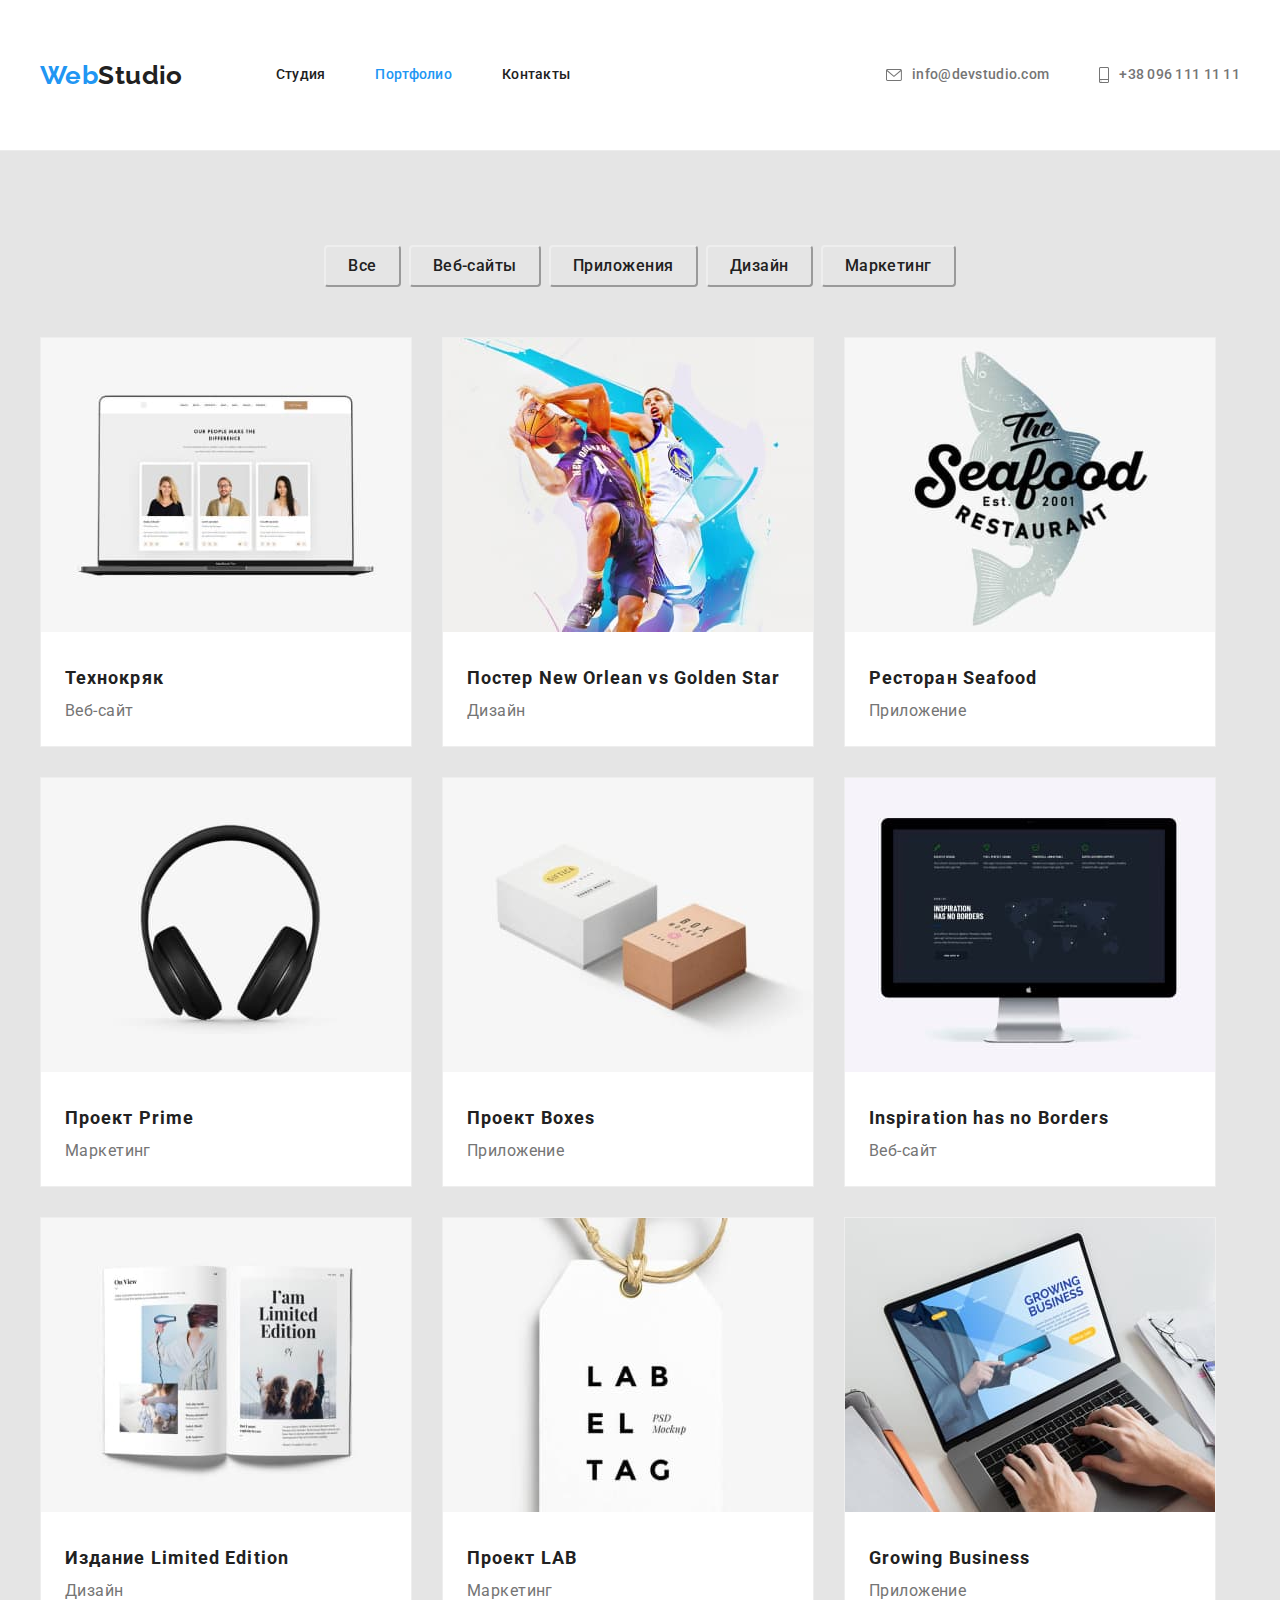
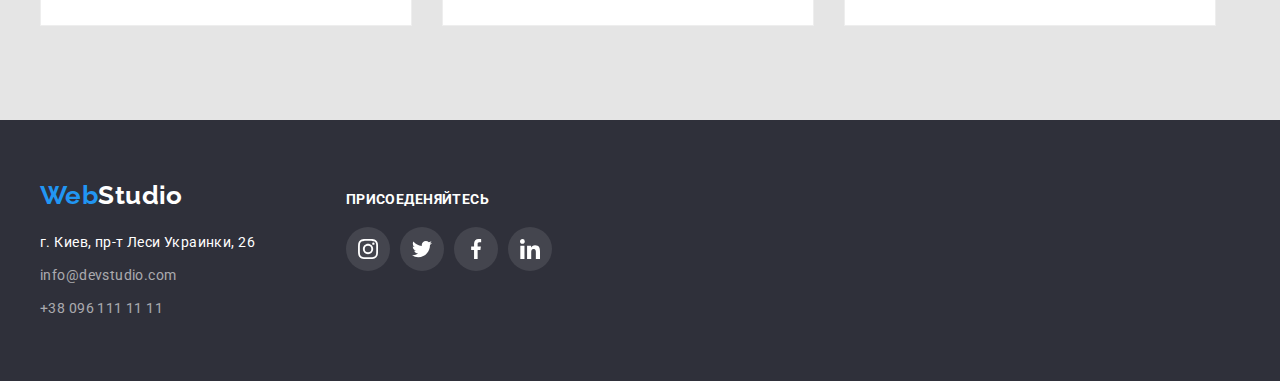
==== portfolio.html @ b00f6102 "виконане ДЗ4" ====
<!DOCTYPE html>
<html lang="ru">
<head>
    <meta charset="UTF-8">
    <meta http-equiv="X-UA-Compatible" content="IE=edge">
    <meta name="viewport" content="width=device-width, initial-scale=1.0">
    <title>Портфолио</title>
    <link rel="preconnect" href="https://fonts.googleapis.com">
    <link rel="preconnect" href="https://fonts.gstatic.com" crossorigin>
    <link href="https://fonts.googleapis.com/css2?family=Raleway:wght@700&family=Roboto:wght@400;500;700;900&display=swap"
        rel="stylesheet">
    <link rel="stylesheet" href="https://cdnjs.cloudflare.com/ajax/libs/modern-normalize/1.1.0/modern-normalize.min.css">
    <link rel="stylesheet" href="./css/styles.css">

</head>
<body>


    <header class="header">
        <div class="container header-container">
            <nav class="site-nav-box">
                <a href="./index.html" class="link logo"><span class="logo-color">Web</span>Studio</a>
                <ul class="site-nav list">
                    <li class="site-nav-item"><a href="./index.html" class="site-nav-link link">Студия</a></li>
                    <li class="site-nav-item"><a href="./portfolio.html" class="site-nav-link link curent">Портфолио</a></li>
                    <li class="site-nav-item"><a href="#" class="site-nav-link link">Контакты</a></li>
                </ul>
            </nav>
        <ul class="contacts list">
            <li class="contacts-item"><a href="mailto:info@devstudio.com" class="link contacts-link">
                    <svg class="contact-icon" width=16 heigth=12>
                        <use href="./images/symbol-defs.svg#mail"></use>
                    </svg>
                    info@devstudio.com</a></li>
            <li class="contacts-item"><a href="tel:+380961111111" class="link contacts-link">
                    <svg class="contact-icon" width=10 heigth=16>
                        <use href="./images/symbol-defs.svg#phone"></use>
                    </svg>
                    +38 096 111 11 11</a></li>
        </ul>
        </div>
    
    </header>

    <main>
        <!-- <h1>Портфолио</h1> -->
        <section class="portfolio-section section">
            <div class="container portfolio-container">
            <ul class="portfolio_btn-list list">
                <li class="portfolio_btn-item"><button type="button" class="portfolio-button button">Все</button></li>
                <li class="portfolio_btn-item"><button type="button" class="portfolio-button button">Веб-сайты</button></li>
                <li class="portfolio_btn-item"><button type="button" class="portfolio-button button">Приложения</button></li>
                <li class="portfolio_btn-item"><button type="button" class="portfolio-button button">Дизайн</button></li>
                <li class="portfolio_btn-item"><button type="button" class="portfolio-button button">Маркетинг</button></li>
            </ul>
            <ul class="portfolio-list list">
                <li class="portfolio-item">
                    <a href="#" class="link">
                        <img src="./images/portfolio/technocrack.jpg" width="370" height="294" alt="Изображение сайта Технокряк">
                        <h2 class="portfolio-title title">Технокряк</h2>
                        <p class="portfolio-description">Веб-сайт</p>
                    </a>
                </li>
                <li class="portfolio-item">
                    <a href="#" class="link">
                        <img src="./images/portfolio/new_orlean.jpg" width="370" height="294"
                            alt="Изображение постера New Orlean vs Golden Star">
                        <h2 class="portfolio-title title">Постер New Orlean vs Golden Star</h2>
                        <p class="portfolio-description">Дизайн</p>
                    </a>
                </li>
                <li class="portfolio-item">
                    <a href="#" class="link">
                        <img src="./images/portfolio/seafood.jpg" width="370" height="294"
                            alt="Изображение логотипа ресторана Seafood">
                        <h2 class="portfolio-title title">Ресторан Seafood</h2>
                        <p class="portfolio-description">Приложение</p>
                    </a>
                </li>
                <li class="portfolio-item">
                    <a href="#" class="link">
                        <img src="./images/portfolio/prime.jpg" width="370" height="294" alt="Изображение наушников Prime">
                        <h2 class="portfolio-title title">Проект Prime</h2>
                        <p class="portfolio-description">Маркетинг</p>
                    </a>
                </li>
                <li class="portfolio-item">
                    <a href="#" class="link">
                        <img src="./images/portfolio/boxes.jpg" width="370" height="294" alt="Изображение коробочек Boxes">
                        <h2 class="portfolio-title title">Проект Boxes</h2>
                        <p class="portfolio-description">Приложение</p>
                    </a>
                </li>
                <li class="portfolio-item">
                    <a href="#" class="link">
                        <img src="./images/portfolio/inspiratoin.jpg" width="370" height="294"
                            alt="Изображение сайта Inspiration has no Borders">
                        <h2 class="portfolio-title title">Inspiration has no Borders</h2>
                        <p class="portfolio-description">Веб-сайт</p>
                    </a>
                </li>
                <li class="portfolio-item">
                    <a href="#" class="link">
                        <img src="./images/portfolio/limited_edition.jpg" width="370" height="294"
                            alt="Изображение журнала издания Limited Edition">
                        <h2 class="portfolio-title title">Издание Limited Edition</h2>
                        <p class="portfolio-description">Дизайн</p>
                    </a>
                </li>
                <li class="portfolio-item">
                    <a href="#" class="link">
                        <img src="./images/portfolio/lab.jpg" width="370" height="294" alt="Изображение этикетки LAB">
                        <h2 class="portfolio-title title">Проект LAB</h2>
                        <p class="portfolio-description">Маркетинг</p>
                    </a>
                </li>
                <li class="portfolio-item">
                    <a href="#" class="link">
                        <img src="./images/portfolio/growing_business.jpg" width="370" height="294"
                            alt="Изображение приложения Growing Business">
                        <h2 class="portfolio-title title">Growing Business</h2>
                        <p class="portfolio-description">Приложение</p>
                    </a>
                </li>
            </ul>
            </div>

        </section>

    </main>

    <footer class="footer">
        <div class="container footer-container">
            <div class="adress-box">
    
                <a href="./index.html" class="link footer-logo logo"><span class="logo-color">Web</span>Studio</a>
                <address class="address">
                    <ul class="address-list list">
                        <li>г. Киев, пр-т Леси Украинки, 26</li>
                        <li><a href="mailto:info@devstudio.com"
                                class="link footer-contacts-link contacts-link">info@devstudio.com</a>
                        </li>
                        <li><a href="tel:+380961111111" class="link footer-contacts-link contacts-link">+38 096 111 11
                                11</a></li>
                    </ul>
                </address>
            </div>
            <div class="join_us-box">
                <h2 class="join_us-title title">присоеденяйтесь</h2>
                <ul class="social-list footer_social-list list">
                    <li class="social-item">
                        <a href="" class="social-link footer_social-link link">
                            <svg class="social-icon" width=20 height="20">
                                <use href="./images/symbol-defs.svg#instagram"></use>
                            </svg>
                        </a>
                    </li>
                    <li class="social-item">
                        <a href="" class="social-link footer_social-link">
                            <svg class="social-icon" width=20 height="20">
                                <use href="./images/symbol-defs.svg#twitter"></use>
                            </svg>
                        </a>
                    </li>
                    <li class="social-item">
                        <a href="" class="social-link footer_social-link">
                            <svg class="social-icon" width=20 height="20">
                                <use href="./images/symbol-defs.svg#facebook"></use>
                            </svg>
                        </a>
                    </li>
                    <li class="social-item">
                        <a href="" class="social-link footer_social-link">
                            <svg class="social-icon" width=20 height="20">
                                <use href="./images/symbol-defs.svg#linkedin"></use>
                            </svg>
                        </a>
                    </li>
                </ul>
            </div>
        </div>
    
    </footer>

</body>
</html>
---- css/styles.css ----
:root {
  --text-color: #757575;
  --title-text-color: #212121;
  --accent-text-color: #2196f3;
  --accent-white-color: #ffffff;
  --blurred-white: rgba(255, 255, 255, 0.6);
  --very-blured-white: rgba(255, 255, 255, 0.1);
  --background-color: #e5e5e5;
  --background-light-grey: #f5f4fa;
  --background-dark-grey: #2f303a;
  --background-button: #188ce8;
  --icon-color: #afb1b8;
}

body {
  background-color: var(--background-color);
  color: var(--text-color);

  font-family: Roboto, sans-serif;
  font-size: 14px;
  line-height: 1.71;
  letter-spacing: 0.03em;
}
.container {
  width: 1230px;
  margin: 0 auto;
  padding-left: 15px;
  padding-right: 15px;
}
.section {
  padding-top: 94px;
  padding-bottom: 94px;
}
h1,
h2,
h3,
p {
  margin: 0;
}
.list {
  list-style: none;
  padding: 0;
  margin: 0;
}
.link {
  margin: 0;
  text-decoration: none;
}
.title {
  color: var(--title-text-color);
}
.button {
  font-family: inherit;
}
.hidden-title {
  visibility: hidden;
}
/* хедер */
.header {
  background-color: var(--accent-white-color);
  border-bottom: 1px solid #ececec;
}
.logo-color {
  color: var(--accent-text-color);
}
.logo {
  font-family: "Raleway", sans-serif;
  font-weight: bold;
  font-size: 26px;
  line-height: 1.19;

  margin-right: 93px;
  display: block;

  color: var(--title-text-color);
}
.logo:hover,
.logo:focus {
  color: var(--accent-text-color);
}
.header-container {
  display: flex;
  align-items: center;
  justify-content: space-between;
}
.site-nav-box {
  display: flex;
  align-items: center;
}
.site-nav {
  display: flex;
}
.contacts {
  display: flex;
}
.site-nav-item + .site-nav-item {
  margin-left: 50px;
}
.contacts-item + .contacts-item {
  margin-left: 50px;
}
.site-nav-link {
  display: block;
  padding-top: 32px;
  padding-bottom: 32px;

  color: var(--title-text-color);

  font-weight: 500;
  font-size: 14px;
  line-height: 1.14;
  letter-spacing: 0.02em;
}
.site-nav-link.curent,
.site-nav-link:hover,
.site-nav-link:focus {
  color: var(--accent-text-color);
}
.contacts-link {
  display: flex;
  align-items: center;

  font-weight: 500;
  font-size: 14px;
  line-height: 1.14;
  letter-spacing: 0.02em;

  color: var(--text-color);
}
.contacts-link:hover,
.contacts-link:focus {
  color: var(--accent-text-color);
}
.contact-box {
  display: block;
}
.contact-icon {
  margin-right: 10px;
  fill: currentColor;
}
/* Банер*/
.hero-section {
  background-color: var(--background-dark-grey);
  background-image: linear-gradient(
      rgba(47, 48, 58, 0.4),
      rgba(47, 48, 58, 0.4)
    ),
    url(../images/hero.jpg);

  max-width: 1600px;
  height: 600px;
  margin-left: auto;
  margin-right: auto;
  background-size: cover;
  background-repeat: no-repeat;

  text-align: center;
}
.hero-title {
  margin-top: 106px;
  margin-bottom: 30px;

  font-weight: 900;
  font-size: 44px;
  line-height: 1.36;
  text-align: center;
  letter-spacing: 0.06em;

  color: var(--accent-white-color);
}
.button {
  border-radius: 4px;
  min-width: 200px;
  padding: 10px 32px;
  box-shadow: 0px 4px 4px rgba(0, 0, 0, 0.15);

  font-weight: 700;
  font-size: 16px;
  line-height: 1.87;
  letter-spacing: 0.06em;

  background-color: var(--accent-text-color);
  color: var(--accent-white-color);
  border-color: var(--accent-text-color);
}
.button:hover,
.button:focus {
  background-color: var(--background-button);
  color: var(--accent-white-color);
  border-color: var(--accent-text-color);

  cursor: pointer;
}

.section-title {
  font-size: 36px;
  line-height: 1.17;
  text-align: center;
  margin-bottom: 50px;
}

/* особливості */
.features {
  display: flex;
  filter: drop-shadow(0px 4px 4px rgba(0, 0, 0, 0.25));
}
.features-item {
  width: 270px;
}
.features-item + .features-item {
  margin-left: 30px;
}
.features-title {
  margin-bottom: 10px;

  font-size: 14px;
  line-height: 1.14;
}
.features-btn {
  display: flex;
  height: 120px;
  width: 270px;
  background-color: var(--background-light-grey);
  border-radius: 4px;
  padding: 0;
  border: none;
  cursor: pointer;
  margin-bottom: 30px;
  padding: 25px 100px;
}

/* .features-item::before {
  display: block;
  content: "";

  height: 120px;
  background-color: var(--background-light-grey);
  border-radius: 4px;

  background-size: 70px;
  background-repeat: no-repeat;
  background-position: center;
}
.features-item:nth-child(1)::before {
  background-image: url(../images/antenna.svg);
}
.features-item:nth-child(2)::before {
  background-image: url(../images/clock.svg);
}
.features-item:nth-child(3)::before {
  background-image: url(../images/diagram.svg);
}
.features-item:nth-child(4)::before {
  background-image: url(../images/astronaut.svg);
} */

/* наші роботи */
.our_works-section {
  padding-top: 0;
}
.our-works {
  display: flex;
  justify-content: space-between;
}

/* наша команда */
.team-section {
  background-color: var(--background-light-grey);
}
.team-list {
  display: flex;
}
.team-list-item {
  margin-right: 30px;
  box-shadow: 0px 1px 3px rgba(0, 0, 0, 0.12), 0px 1px 1px rgba(0, 0, 0, 0.14),
    0px 2px 1px rgba(0, 0, 0, 0.2);
  border-radius: 0px 0px 4px 4px;

  background-color: var(--accent-white-color);
  text-align: center;
}
.team-list-item:nth-child(4n + 4) {
  margin-right: 0;
}
.team-list-title {
  margin-top: 30px;

  font-weight: 500;
  font-size: 16px;
  line-height: 1.19;
}
.team-list-description {
  margin-bottom: 30px;

  font-size: 16px;
  line-height: 1.19;
}

.social-list {
  display: flex;
  min-width: 206px;

  justify-content: center;
}

.social-link {
  display: block;
  width: 44px;
  height: 44px;

  padding: 12px 12px 12px 12px;
  border-radius: 50%;
  cursor: pointer;
  margin-right: 10px;
  margin-bottom: 30px;
  color: var(--icon-color);
}
.social-link:nth-child(4) {
  margin-right: 0;
}
.social-icon {
  display: block;
  fill: currentColor;
}
.social-link:hover,
.social-link:focus {
  background-color: var(--accent-text-color);
  color: var(--accent-white-color);
}
/* Постоянные клиенты */
.clients-list {
  display: flex;
}

.client-link {
  border: 1px solid var(--icon-color);
  border-radius: 4px;
  padding: 16px 32px;
  color: var(--icon-color);
}
.client-item {
  display: flex;
  min-width: 170px;
  height: 92px;

  margin-right: 30px;
}
.client-item:nth-child(6n + 6) {
  margin-right: 0;
}
.client-icon {
  width: 106px;
  height: 60px;
  fill: currentColor;
}
.client-link:hover,
.client-link:focus {
  border-color: var(--accent-text-color);
  color: var(--accent-text-color);
}
/* футер  */
.footer {
  background-color: var(--background-dark-grey);
  color: var(--accent-white-color);
  padding-top: 60px;
  padding-bottom: 60px;
}
.footer-logo {
  color: var(--accent-white-color);
  margin-bottom: 20px;
}
.address {
  font-style: normal;
}
.footer-contacts-link {
  margin-top: 9px;

  font-weight: 400;
  line-height: 1.71;
  letter-spacing: 0.03em;

  color: var(--blurred-white);
}
.join_us-title {
  font-weight: 700;
  font-size: 14px;
  line-height: 16px;
  text-transform: uppercase;
  color: var(--accent-white-color);

  margin-bottom: 20px;
}
.footer_social-list {
  justify-content: start;
}
.footer_social-link {
  background-color: var(--very-blured-white);
  color: var(--accent-white-color);
}
.footer_social-link:hover,
.footer_social-link:focus {
  background-color: var(--accent-text-color);
}

.footer-container {
  display: flex;
  align-items: baseline;
}
.join_us-box {
  margin-left: 70px;
}

/* портфоліо */
.portfolio_btn-list {
  display: flex;
  justify-content: center;
}
.portfolio_btn-item + .portfolio_btn-item {
  margin-left: 8px;
}
.portfolio-button {
  min-width: 73px;
  padding: 6px 22px;
  border-color: var(--background-light-grey-grey);
  background-color: var(--background-light-grey-grey);
  color: var(--title-text-color);
  box-shadow: 0 0 0;

  font-weight: 500;
  font-size: 16px;
  line-height: 1.62;
  letter-spacing: 0.03em;
}

.portfolio-button:hover,
.portfolio-button:focus {
  background-color: var(--accent-text-color);
  color: var(--accent-white-color);
  border-color: var(--accent-text-color);
}

.portfolio-list {
  display: flex;
  flex-wrap: wrap;

  padding-top: 50px;
}

.portfolio-item {
  margin-right: 30px;
  margin-bottom: 30px;

  background: var(--accent-white-color);
  border: 1px solid #eeeeee;
}
.list-item:nth-child(-n + 3) {
  margin-top: 50px;
}
.portfolio-item:nth-child(3n + 3) {
  margin-right: 0;
}
.portfolio-item:nth-last-child(-n + 3) {
  margin-bottom: 0;
}

.portfolio-title {
  margin-top: 20px;
  margin-bottom: 4;
  margin-left: 24px;

  font-size: 18px;
  line-height: 2;
  letter-spacing: 0.06em;
}

.portfolio-description {
  margin-bottom: 20px;
  margin-left: 24px;

  font-size: 16px;
  line-height: 1.87;

  color: var(--text-color);
}
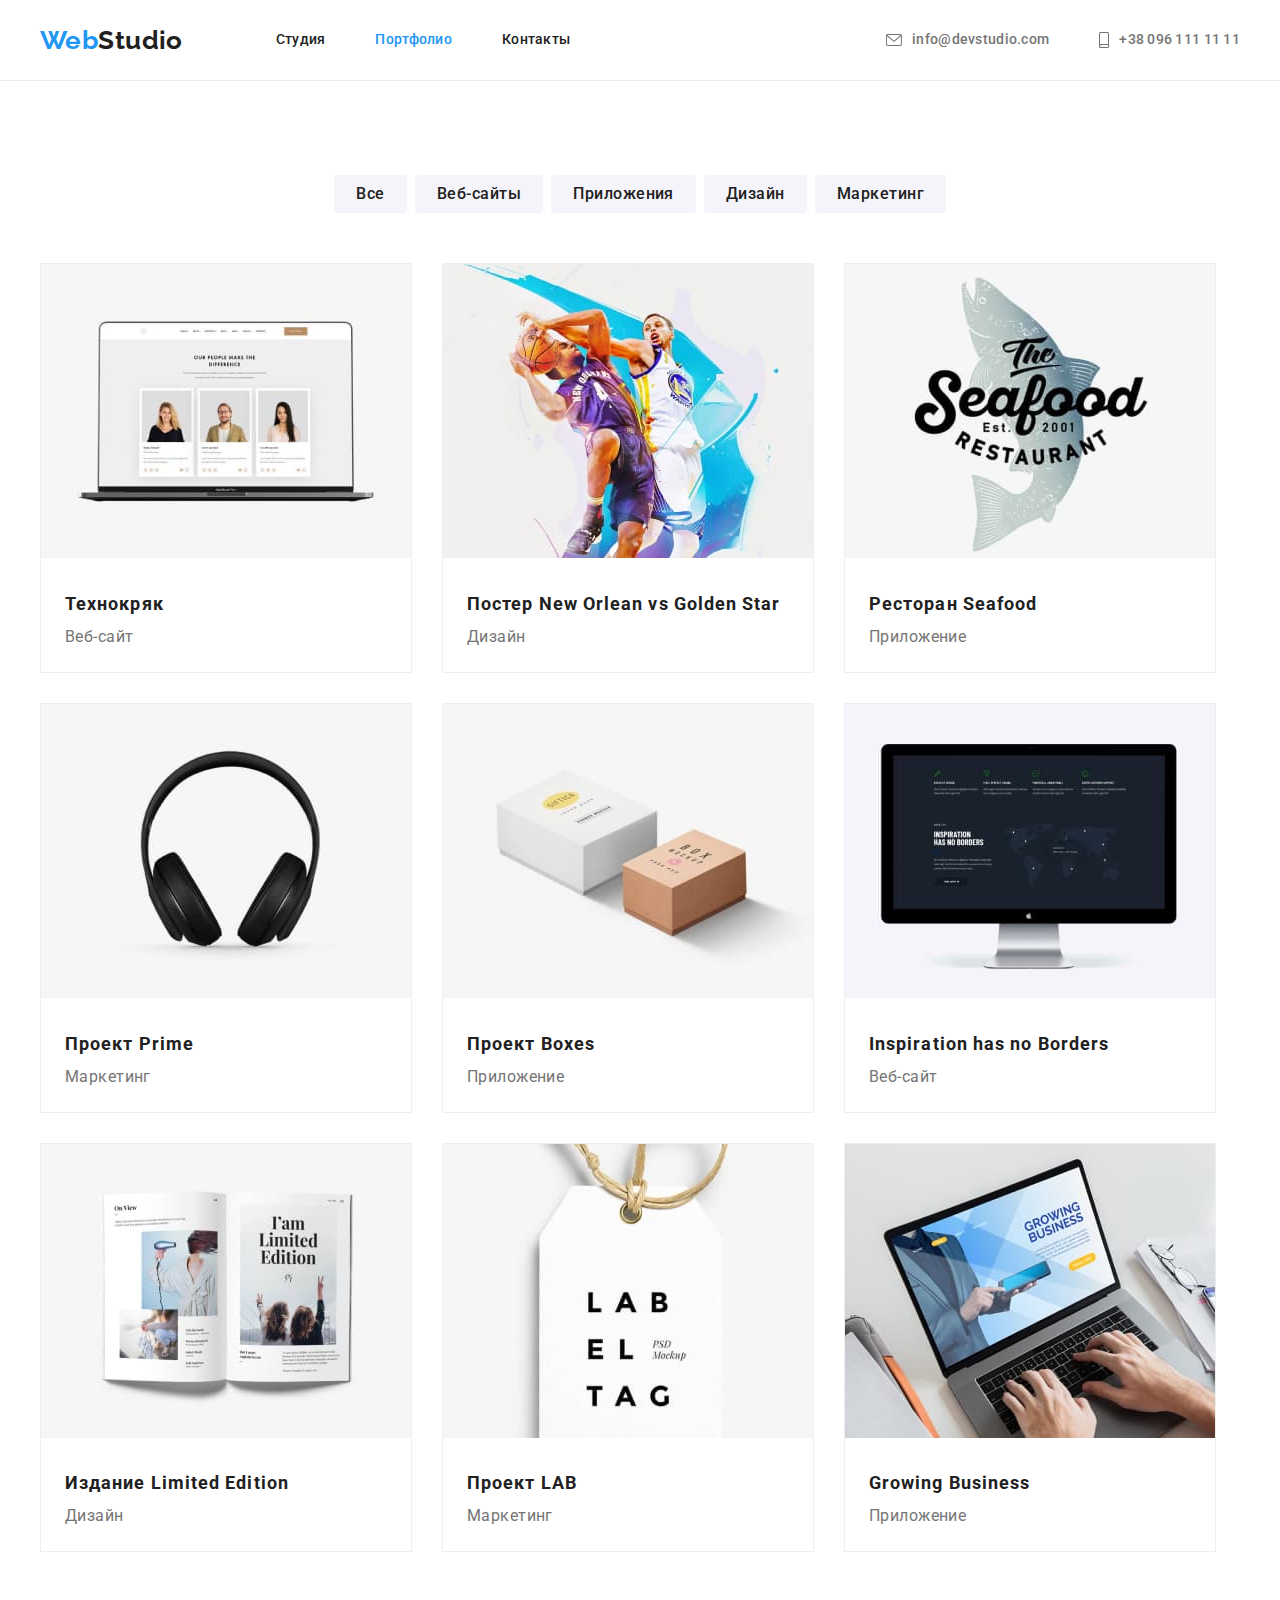
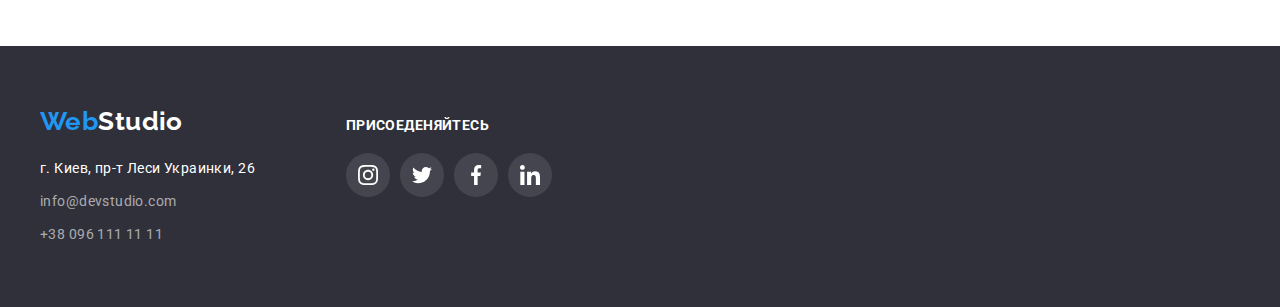
==== commit 4eef72be: "внесені правки до ДЗ4" ====
--- a/portfolio.html
+++ b/portfolio.html
@@ -28,12 +28,12 @@
             </nav>
         <ul class="contacts list">
             <li class="contacts-item"><a href="mailto:info@devstudio.com" class="link contacts-link">
-                    <svg class="contact-icon" width=16 heigth=12>
+                    <svg class="contact-icon" width=16 height=12>
                         <use href="./images/symbol-defs.svg#mail"></use>
                     </svg>
                     info@devstudio.com</a></li>
             <li class="contacts-item"><a href="tel:+380961111111" class="link contacts-link">
-                    <svg class="contact-icon" width=10 heigth=16>
+                    <svg class="contact-icon" width=10 height=16>
                         <use href="./images/symbol-defs.svg#phone"></use>
                     </svg>
                     +38 096 111 11 11</a></li>
@@ -55,71 +55,89 @@
             </ul>
             <ul class="portfolio-list list">
                 <li class="portfolio-item">
-                    <a href="#" class="link">
+                    <a href="#" class="portfolio-link link">
                         <img src="./images/portfolio/technocrack.jpg" width="370" height="294" alt="Изображение сайта Технокряк">
-                        <h2 class="portfolio-title title">Технокряк</h2>
-                        <p class="portfolio-description">Веб-сайт</p>
-                    </a>
-                </li>
-                <li class="portfolio-item">
-                    <a href="#" class="link">
+                        <div class="portfolio-description-box">
+                            <h2 class="portfolio-title title">Технокряк</h2>
+                            <p class="portfolio-description">Веб-сайт</p>
+                        </div>
+                    </a>
+                </li>
+                <li class="portfolio-item">
+                    <a href="#" class="portfolio-link link">
                         <img src="./images/portfolio/new_orlean.jpg" width="370" height="294"
                             alt="Изображение постера New Orlean vs Golden Star">
-                        <h2 class="portfolio-title title">Постер New Orlean vs Golden Star</h2>
-                        <p class="portfolio-description">Дизайн</p>
-                    </a>
-                </li>
-                <li class="portfolio-item">
-                    <a href="#" class="link">
+                        <div class="portfolio-description-box">
+                            <h2 class="portfolio-title title">Постер New Orlean vs Golden Star</h2>
+                            <p class="portfolio-description">Дизайн</p>
+                        </div>
+                    </a>
+                </li>
+                <li class="portfolio-item">
+                    <a href="#" class="portfolio-link link">
                         <img src="./images/portfolio/seafood.jpg" width="370" height="294"
                             alt="Изображение логотипа ресторана Seafood">
-                        <h2 class="portfolio-title title">Ресторан Seafood</h2>
-                        <p class="portfolio-description">Приложение</p>
-                    </a>
-                </li>
-                <li class="portfolio-item">
-                    <a href="#" class="link">
+                        <div class="portfolio-description-box">
+                            <h2 class="portfolio-title title">Ресторан Seafood</h2>
+                            <p class="portfolio-description">Приложение</p>
+                        </div>
+                    </a>
+                </li>
+                <li class="portfolio-item">
+                    <a href="#" class="portfolio-link link">
                         <img src="./images/portfolio/prime.jpg" width="370" height="294" alt="Изображение наушников Prime">
-                        <h2 class="portfolio-title title">Проект Prime</h2>
-                        <p class="portfolio-description">Маркетинг</p>
-                    </a>
-                </li>
-                <li class="portfolio-item">
-                    <a href="#" class="link">
+                        <div class="portfolio-description-box">
+                            <h2 class="portfolio-title title">Проект Prime</h2>
+                            <p class="portfolio-description">Маркетинг</p>
+                        </div>
+                    </a>
+                </li>
+                <li class="portfolio-item">
+                    <a href="#" class="portfolio-link link">
                         <img src="./images/portfolio/boxes.jpg" width="370" height="294" alt="Изображение коробочек Boxes">
-                        <h2 class="portfolio-title title">Проект Boxes</h2>
-                        <p class="portfolio-description">Приложение</p>
-                    </a>
-                </li>
-                <li class="portfolio-item">
-                    <a href="#" class="link">
+                        <div class="portfolio-description-box">
+                            <h2 class="portfolio-title title">Проект Boxes</h2>
+                            <p class="portfolio-description">Приложение</p>
+                        </div>
+                    </a>
+                </li>
+                <li class="portfolio-item">
+                    <a href="#" class="portfolio-link link">
                         <img src="./images/portfolio/inspiratoin.jpg" width="370" height="294"
                             alt="Изображение сайта Inspiration has no Borders">
-                        <h2 class="portfolio-title title">Inspiration has no Borders</h2>
-                        <p class="portfolio-description">Веб-сайт</p>
-                    </a>
-                </li>
-                <li class="portfolio-item">
-                    <a href="#" class="link">
+                        <div class="portfolio-description-box">
+                            <h2 class="portfolio-title title">Inspiration has no Borders</h2>
+                            <p class="portfolio-description">Веб-сайт</p>
+                        </div>
+                    </a>
+                </li>
+                <li class="portfolio-item">
+                    <a href="#" class="portfolio-link link">
                         <img src="./images/portfolio/limited_edition.jpg" width="370" height="294"
                             alt="Изображение журнала издания Limited Edition">
-                        <h2 class="portfolio-title title">Издание Limited Edition</h2>
-                        <p class="portfolio-description">Дизайн</p>
-                    </a>
-                </li>
-                <li class="portfolio-item">
-                    <a href="#" class="link">
+                        <div class="portfolio-description-box">
+                            <h2 class="portfolio-title title">Издание Limited Edition</h2>
+                            <p class="portfolio-description">Дизайн</p>
+                        </div>
+                    </a>
+                </li>
+                <li class="portfolio-item">
+                    <a href="#" class="portfolio-link link">
                         <img src="./images/portfolio/lab.jpg" width="370" height="294" alt="Изображение этикетки LAB">
-                        <h2 class="portfolio-title title">Проект LAB</h2>
-                        <p class="portfolio-description">Маркетинг</p>
-                    </a>
-                </li>
-                <li class="portfolio-item">
-                    <a href="#" class="link">
+                        <div class="portfolio-description-box">
+                            <h2 class="portfolio-title title">Проект LAB</h2>
+                            <p class="portfolio-description">Маркетинг</p>
+                        </div>
+                    </a>
+                </li>
+                <li class="portfolio-item">
+                    <a href="#" class="portfolio-link link">
                         <img src="./images/portfolio/growing_business.jpg" width="370" height="294"
                             alt="Изображение приложения Growing Business">
-                        <h2 class="portfolio-title title">Growing Business</h2>
-                        <p class="portfolio-description">Приложение</p>
+                        <div class="portfolio-description-box">
+                            <h2 class="portfolio-title title">Growing Business</h2>
+                            <p class="portfolio-description">Приложение</p>
+                        </div>
                     </a>
                 </li>
             </ul>
--- a/css/styles.css
+++ b/css/styles.css
@@ -13,7 +13,7 @@
 }
 
 body {
-  background-color: var(--background-color);
+  background-color: var(--accent-white-color);
   color: var(--text-color);
 
   font-family: Roboto, sans-serif;
@@ -202,11 +202,8 @@
 /* особливості */
 .features {
   display: flex;
-  filter: drop-shadow(0px 4px 4px rgba(0, 0, 0, 0.25));
-}
-.features-item {
-  width: 270px;
-}
+}
+
 .features-item + .features-item {
   margin-left: 30px;
 }
@@ -216,8 +213,9 @@
   font-size: 14px;
   line-height: 1.14;
 }
-.features-btn {
-  display: flex;
+.features-box {
+  display: flex;
+  justify-content: center;
   height: 120px;
   width: 270px;
   background-color: var(--background-light-grey);
@@ -226,7 +224,7 @@
   border: none;
   cursor: pointer;
   margin-bottom: 30px;
-  padding: 25px 100px;
+  padding: 25px 0;
 }
 
 /* .features-item::before {
@@ -282,24 +280,24 @@
 .team-list-item:nth-child(4n + 4) {
   margin-right: 0;
 }
+.team-item-box {
+  padding: 30px 0;
+}
 .team-list-title {
-  margin-top: 30px;
+  margin-bottom: 10px;
 
   font-weight: 500;
   font-size: 16px;
   line-height: 1.19;
 }
 .team-list-description {
-  margin-bottom: 30px;
-
+  margin-bottom: 16px;
   font-size: 16px;
   line-height: 1.19;
 }
 
 .social-list {
   display: flex;
-  min-width: 206px;
-
   justify-content: center;
 }
 
@@ -311,11 +309,14 @@
   padding: 12px 12px 12px 12px;
   border-radius: 50%;
   cursor: pointer;
+
+  /* margin-bottom: 30px; */
+  color: var(--icon-color);
+}
+.social-item {
   margin-right: 10px;
-  margin-bottom: 30px;
-  color: var(--icon-color);
-}
-.social-link:nth-child(4) {
+}
+.social-item:nth-child(4) {
   margin-right: 0;
 }
 .social-icon {
@@ -421,10 +422,10 @@
 .portfolio-button {
   min-width: 73px;
   padding: 6px 22px;
-  border-color: var(--background-light-grey-grey);
-  background-color: var(--background-light-grey-grey);
+  border: none;
+  background-color: var(--background-light-grey);
   color: var(--title-text-color);
-  box-shadow: 0 0 0;
+  box-shadow: none;
 
   font-weight: 500;
   font-size: 16px;
@@ -436,7 +437,8 @@
 .portfolio-button:focus {
   background-color: var(--accent-text-color);
   color: var(--accent-white-color);
-  border-color: var(--accent-text-color);
+  box-shadow: 0px 3px 1px rgba(0, 0, 0, 0.1), 0px 1px 2px rgba(0, 0, 0, 0.08),
+    0px 2px 2px rgba(0, 0, 0, 0.12);
 }
 
 .portfolio-list {
@@ -453,9 +455,15 @@
   background: var(--accent-white-color);
   border: 1px solid #eeeeee;
 }
-.list-item:nth-child(-n + 3) {
-  margin-top: 50px;
-}
+.portfolio-link {
+  display: block;
+}
+.portfolio-link:hover,
+.portfolio-link:focus {
+  box-shadow: 0px 1px 1px rgba(0, 0, 0, 0.12), 0px 4px 4px rgba(0, 0, 0, 0.06),
+    1px 4px 6px rgba(0, 0, 0, 0.16);
+}
+
 .portfolio-item:nth-child(3n + 3) {
   margin-right: 0;
 }
@@ -463,10 +471,11 @@
   margin-bottom: 0;
 }
 
+.portfolio-description-box {
+  padding: 20px 24px;
+}
 .portfolio-title {
-  margin-top: 20px;
   margin-bottom: 4;
-  margin-left: 24px;
 
   font-size: 18px;
   line-height: 2;
@@ -474,9 +483,6 @@
 }
 
 .portfolio-description {
-  margin-bottom: 20px;
-  margin-left: 24px;
-
   font-size: 16px;
   line-height: 1.87;
 
